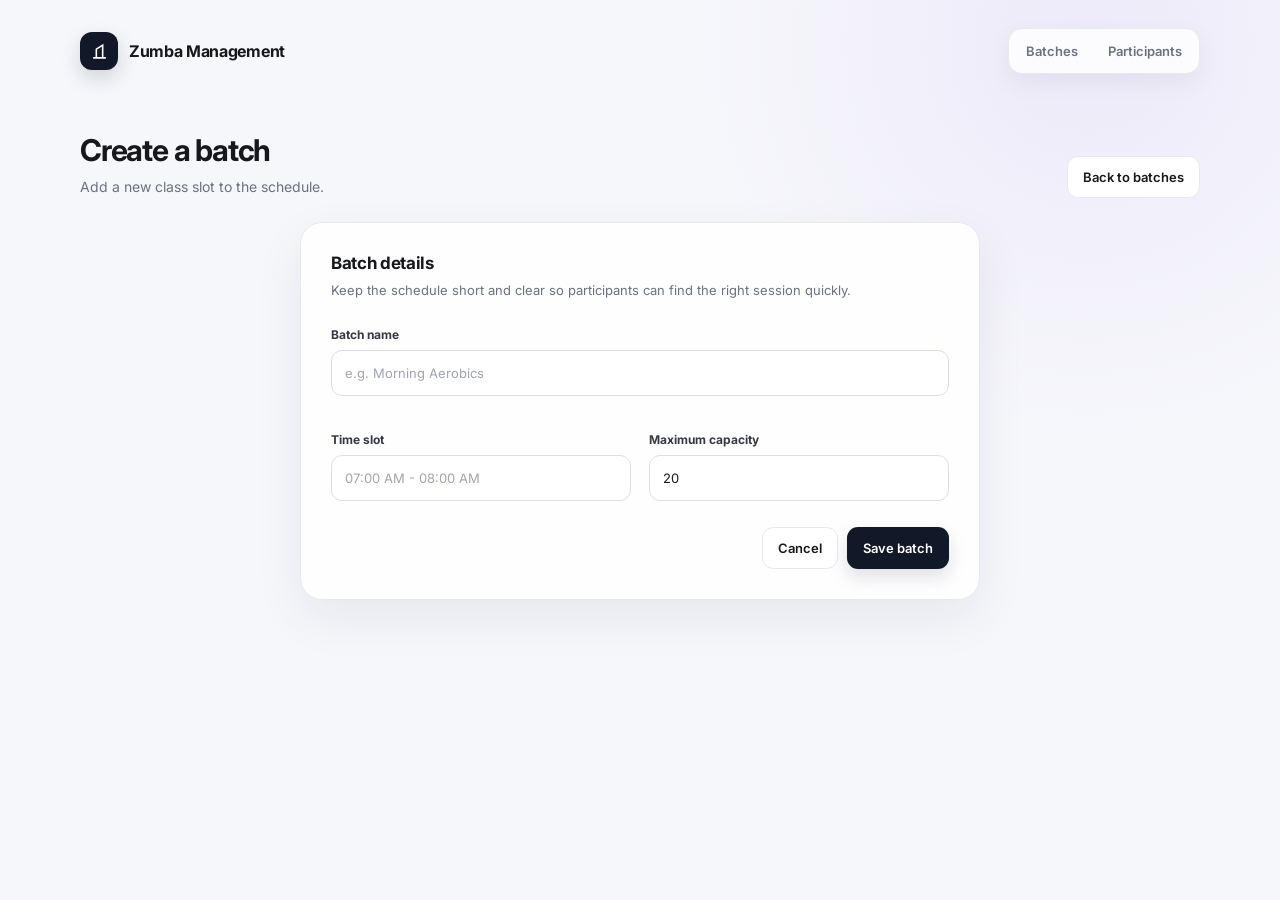
==== src/main/webapp/add-batch.html @ 02ef6f3e "feat: initial commit for FitPulse studio platform" ====
<!DOCTYPE html>
<html lang="en">

<head>

    <meta charset="UTF-8">

    <meta name="viewport"
          content="width=device-width, initial-scale=1.0">

    <title>New Batch · Zumba Management</title>

    <link rel="stylesheet"
          href="css/style.css">

</head>

<body>

<div class="page-shell">

    <header class="topbar">

        <a class="brand"
           href="index.html">

            <span class="brand-mark">

                <svg viewBox="0 0 24 24"
                     fill="none"
                     stroke="currentColor"
                     stroke-width="2">

                    <path d="M8 20V9l8-5v16M4 20h16M12 8h.01"/>

                </svg>

            </span>

            <span>Zumba Management</span>

        </a>


        <nav class="top-nav">

            <a href="batches?action=list">
                Batches
            </a>

            <a href="participants?action=list">
                Participants
            </a>

        </nav>

    </header>


    <main>

        <div class="page-header">

            <div>

                <h2>
                    Create a batch
                </h2>

                <p>
                    Add a new class slot to the schedule.
                </p>

            </div>

            <a class="btn btn-secondary"
               href="batches?action=list">

                Back to batches

            </a>

        </div>


        <form class="form-card"
              action="batches"
              method="POST">

            <div class="form-card-header">

                <h3>
                    Batch details
                </h3>

                <p>
                    Keep the schedule short and clear
                    so participants can find the right session quickly.
                </p>

            </div>


            <input type="hidden"
                   name="action"
                   value="insert">


            <div class="form-grid">

                <div class="form-group full">

                    <label for="batchName">
                        Batch name
                    </label>

                    <input id="batchName"
                           type="text"
                           name="batchName"
                           placeholder="e.g. Morning Aerobics"
                           required>

                </div>


                <div class="form-group">

                    <label for="timeSlot">
                        Time slot
                    </label>

                    <input id="timeSlot"
                           type="text"
                           name="timeSlot"
                           placeholder="07:00 AM - 08:00 AM"
                           required>

                </div>


                <div class="form-group">

                    <label for="maxCapacity">
                        Maximum capacity
                    </label>

                    <input id="maxCapacity"
                           type="number"
                           name="maxCapacity"
                           min="1"
                           max="100"
                           value="20"
                           required>

                </div>

            </div>


            <div class="form-actions">

                <a class="btn btn-secondary"
                   href="index.html">

                    Cancel

                </a>

                <button class="btn btn-primary"
                        type="submit">

                    Save batch

                </button>

            </div>

        </form>

    </main>

</div>

</body>

</html>
---- src/main/webapp/css/style.css ----
@import url('https://fonts.googleapis.com/css2?family=Inter:wght@400;500;600;700&display=swap');

:root {
    --bg: #f6f7fb;
    --surface: #ffffff;
    --surface-soft: #fbfbfd;
    --text: #17181c;
    --muted: #6b7280;
    --line: #e8e9ee;
    --primary: #111827;
    --primary-hover: #2b3342;
    --accent: #7c3aed;
    --accent-soft: #f1eaff;
    --success: #15803d;
    --success-soft: #eaf8ef;
    --danger: #dc2626;
    --danger-soft: #fff0f0;
    --shadow: 0 18px 50px rgba(17, 24, 39, 0.07);
    --shadow-sm: 0 8px 24px rgba(17, 24, 39, 0.06);
    --radius: 18px;
}

* {
    box-sizing: border-box;
}

html {
    scroll-behavior: smooth;
}

body {
    margin: 0;
    min-height: 100vh;
    font-family: Inter, -apple-system, BlinkMacSystemFont, "Segoe UI", sans-serif;
    color: var(--text);
    background:
        radial-gradient(
            circle at 85% 5%,
            rgba(124, 58, 237, 0.07),
            transparent 28%
        ),
        var(--bg);
    -webkit-font-smoothing: antialiased;
}

a {
    color: inherit;
}

.page-shell {
    width: min(1120px, calc(100% - 40px));
    margin: 0 auto;
    padding: 28px 0 60px;
    animation: pageIn .45s ease both;
}

@keyframes pageIn {
    from {
        opacity: 0;
        transform: translateY(8px);
    }

    to {
        opacity: 1;
        transform: translateY(0);
    }
}

/* ---------- TOP BAR ---------- */

.topbar {
    display: flex;
    align-items: center;
    justify-content: space-between;
    gap: 20px;
    margin-bottom: 58px;
}

.brand {
    display: inline-flex;
    align-items: center;
    gap: 11px;
    text-decoration: none;
    font-weight: 700;
    letter-spacing: -0.02em;
}

.brand-mark {
    width: 38px;
    height: 38px;
    display: grid;
    place-items: center;
    border-radius: 12px;
    color: #fff;
    background: var(--primary);
    box-shadow: 0 8px 20px rgba(17, 24, 39, .16);
}

.brand-mark svg {
    width: 19px;
    height: 19px;
}

.top-nav {
    display: flex;
    align-items: center;
    gap: 6px;
    padding: 5px;
    border: 1px solid var(--line);
    background: rgba(255,255,255,.82);
    border-radius: 14px;
    box-shadow: var(--shadow-sm);
}

.top-nav a {
    text-decoration: none;
    color: var(--muted);
    font-size: 13px;
    font-weight: 600;
    padding: 9px 12px;
    border-radius: 10px;
    transition:
        .2s ease;
}

.top-nav a:hover {
    color: var(--text);
    background: var(--surface-soft);
    transform: translateY(-1px);
}

/* ---------- HERO ---------- */

.hero {
    display: grid;
    grid-template-columns: 1.25fr .75fr;
    gap: 28px;
    align-items: stretch;
    margin-bottom: 26px;
}

.hero-copy {
    padding: 18px 0 20px;
}

.eyebrow {
    display: inline-flex;
    align-items: center;
    gap: 8px;
    color: var(--accent);
    font-size: 12px;
    font-weight: 700;
    text-transform: uppercase;
    letter-spacing: .12em;
    margin-bottom: 14px;
}

.eyebrow::before {
    content: "";
    width: 24px;
    height: 2px;
    border-radius: 999px;
    background: currentColor;
}

h1,
h2,
h3,
p {
    margin-top: 0;
}

h1 {
    max-width: 720px;
    margin-bottom: 14px;
    font-size: clamp(38px, 6vw, 66px);
    line-height: .98;
    letter-spacing: -0.055em;
    font-weight: 700;
}

h2 {
    margin-bottom: 8px;
    font-size: 30px;
    letter-spacing: -0.04em;
}

h3 {
    margin-bottom: 7px;
    font-size: 17px;
    letter-spacing: -0.02em;
}

.lead {
    max-width: 650px;
    margin-bottom: 26px;
    color: var(--muted);
    font-size: 16px;
    line-height: 1.75;
}

.hero-card {
    position: relative;
    overflow: hidden;
    min-height: 270px;
    padding: 28px;
    border: 1px solid var(--line);
    border-radius: 24px;
    background: linear-gradient(145deg, #191b22, #292d39);
    color: #fff;
    box-shadow: var(--shadow);
}

.hero-card::after {
    content: "";
    position: absolute;
    width: 190px;
    height: 190px;
    right: -65px;
    bottom: -80px;
    border-radius: 50%;
    background: rgba(167, 139, 250, .24);
    filter: blur(5px);
}

.hero-card .mini-label {
    color: rgba(255,255,255,.62);
    font-size: 12px;
    font-weight: 600;
    text-transform: uppercase;
    letter-spacing: .08em;
}

.hero-card .hero-number {
    margin: 22px 0 5px;
    font-size: 58px;
    line-height: 1;
    letter-spacing: -.06em;
    font-weight: 700;
}

.hero-card .hero-note {
    margin: 0;
    color: rgba(255,255,255,.72);
    font-size: 13px;
}

/* ---------- BUTTONS ---------- */

.actions-row {
    display: flex;
    flex-wrap: wrap;
    gap: 10px;
}

.btn {
    display: inline-flex;
    align-items: center;
    justify-content: center;
    gap: 8px;
    min-height: 42px;
    padding: 10px 15px;
    border: 1px solid transparent;
    border-radius: 11px;
    font: inherit;
    font-size: 13px;
    font-weight: 600;
    text-decoration: none;
    cursor: pointer;
    transition:
        transform .18s ease,
        box-shadow .18s ease,
        background .18s ease,
        border-color .18s ease;
}

.btn:hover {
    transform: translateY(-2px);
}

.btn:active {
    transform: translateY(0);
}

.btn-primary {
    color: #fff;
    background: var(--primary);
    box-shadow: 0 8px 18px rgba(17,24,39,.13);
}

.btn-primary:hover {
    background: var(--primary-hover);
}

.btn-secondary {
    color: var(--text);
    border-color: var(--line);
    background: var(--surface);
}

.btn-secondary:hover {
    background: var(--surface-soft);
}

.btn-warning {
    color: #6d28d9;
    background: var(--accent-soft);
}

.btn-danger {
    color: var(--danger);
    background: var(--danger-soft);
}

/* ---------- SECTION ---------- */

.section-title {
    display: flex;
    align-items: end;
    justify-content: space-between;
    gap: 20px;
    margin: 42px 0 15px;
}

.section-title p {
    margin: 0;
    color: var(--muted);
    font-size: 13px;
}

.card-grid {
    display: grid;
    grid-template-columns: repeat(3, 1fr);
    gap: 14px;
}

.card {
    position: relative;
    padding: 23px;
    border: 1px solid var(--line);
    border-radius: var(--radius);
    background: rgba(255,255,255,.86);
    box-shadow: var(--shadow-sm);
    transition:
        transform .22s ease,
        box-shadow .22s ease,
        border-color .22s ease;
}

.card:hover {
    transform: translateY(-4px);
    border-color: #d9d9e2;
    box-shadow: var(--shadow);
}

.card-icon {
    width: 42px;
    height: 42px;
    display: grid;
    place-items: center;
    margin-bottom: 18px;
    border-radius: 12px;
    color: var(--accent);
    background: var(--accent-soft);
}

.card-icon svg {
    width: 20px;
    height: 20px;
}

.muted {
    color: var(--muted);
}

/* ---------- PAGE HEADER ---------- */

.page-header {
    display: flex;
    align-items: end;
    justify-content: space-between;
    gap: 20px;
    margin-bottom: 24px;
}

.page-header p {
    margin: 0;
    color: var(--muted);
    line-height: 1.6;
    font-size: 14px;
}

/* ---------- TABLE ---------- */

.surface {
    border: 1px solid var(--line);
    border-radius: var(--radius);
    background: rgba(255,255,255,.92);
    box-shadow: var(--shadow-sm);
}

.table-wrap {
    overflow-x: auto;
    border-radius: var(--radius);
}

table {
    width: 100%;
    min-width: 760px;
    border-collapse: separate;
    border-spacing: 0;
}

th,
td {
    padding: 16px 18px;
    text-align: left;
    border-bottom: 1px solid var(--line);
    font-size: 13px;
}

th {
    color: var(--muted);
    background: var(--surface-soft);
    font-size: 11px;
    font-weight: 700;
    text-transform: uppercase;
    letter-spacing: .08em;
}

tbody tr {
    transition: background .18s ease;
}

tbody tr:hover {
    background: #fafafd;
}

tbody tr:last-child td {
    border-bottom: 0;
}

td {
    color: #343741;
}

td:first-child {
    color: var(--muted);
    font-variant-numeric: tabular-nums;
}

.actions {
    white-space: nowrap;
}

.actions .btn {
    min-height: 34px;
    padding: 7px 10px;
    margin-right: 5px;
    font-size: 12px;
}

/* ---------- STATUS ---------- */

.badge {
    display: inline-flex;
    align-items: center;
    gap: 7px;
    padding: 6px 9px;
    border-radius: 999px;
    background: var(--success-soft);
    color: var(--success);
    font-size: 11px;
    font-weight: 700;
}

.badge::before {
    content: "";
    width: 6px;
    height: 6px;
    border-radius: 50%;
    background: currentColor;
}

/* ---------- EMPTY STATE ---------- */

.empty-state {
    padding: 55px 24px;
    text-align: center;
}

.empty-state .empty-icon {
    width: 48px;
    height: 48px;
    margin: 0 auto 15px;
    display: grid;
    place-items: center;
    border-radius: 14px;
    background: #f0f1f5;
    color: var(--muted);
}

/* ---------- FORMS ---------- */

.form-card {
    width: min(680px, 100%);
    margin: 0 auto;
    padding: 30px;
    border: 1px solid var(--line);
    border-radius: 22px;
    background: rgba(255,255,255,.94);
    box-shadow: var(--shadow);
}

.form-card-header {
    margin-bottom: 26px;
}

.form-card-header p {
    margin: 0;
    color: var(--muted);
    font-size: 13px;
    line-height: 1.6;
}

.form-grid {
    display: grid;
    grid-template-columns: repeat(2, 1fr);
    gap: 18px;
}

.form-group {
    margin-bottom: 18px;
}

.form-group.full {
    grid-column: 1 / -1;
}

label {
    display: block;
    margin-bottom: 8px;
    color: #363943;
    font-size: 12px;
    font-weight: 700;
}

input,
select {
    width: 100%;
    height: 46px;
    padding: 0 13px;
    border: 1px solid #dedfe6;
    border-radius: 11px;
    outline: none;
    color: var(--text);
    background: #fff;
    font: inherit;
    font-size: 13px;
    transition:
        border-color .18s ease,
        box-shadow .18s ease;
}

input::placeholder {
    color: #a1a5af;
}

input:focus,
select:focus {
    border-color: #a78bfa;
    box-shadow: 0 0 0 4px rgba(124,58,237,.10);
}

.form-actions {
    display: flex;
    justify-content: flex-end;
    gap: 9px;
    padding-top: 8px;
}

/* ---------- FOOTER ---------- */

.footer {
    padding-top: 42px;
    color: #9a9da7;
    font-size: 11px;
    text-align: center;
}

/* ---------- RESPONSIVE ---------- */

@media (max-width: 820px) {

    .page-shell {
        width: min(100% - 28px, 680px);
        padding-top: 20px;
    }

    .topbar {
        margin-bottom: 34px;
    }

    .top-nav {
        display: none;
    }

    .hero {
        grid-template-columns: 1fr;
    }

    .hero-card {
        min-height: 220px;
    }

    .card-grid {
        grid-template-columns: 1fr;
    }

    .page-header {
        align-items: flex-start;
        flex-direction: column;
    }

    .form-grid {
        grid-template-columns: 1fr;
    }

    .form-group.full {
        grid-column: auto;
    }

    h1 {
        font-size: 46px;
    }
}

@media (max-width: 520px) {

    .page-shell {
        width: min(100% - 20px, 680px);
    }

    .brand span:last-child {
        display: none;
    }

    .hero-copy {
        padding-top: 0;
    }

    h1 {
        font-size: 40px;
    }

    .form-card {
        padding: 22px;
    }

    .actions-row,
    .form-actions {
        width: 100%;
    }

    .actions-row .btn,
    .form-actions .btn {
        flex: 1;
    }
}

/* Respect accessibility settings */
@media (prefers-reduced-motion: reduce) {

    *,
    *::before {
        scroll-behavior: auto !important;
        animation-duration: .01ms !important;
        transition-duration: .01ms !important;
    }
}
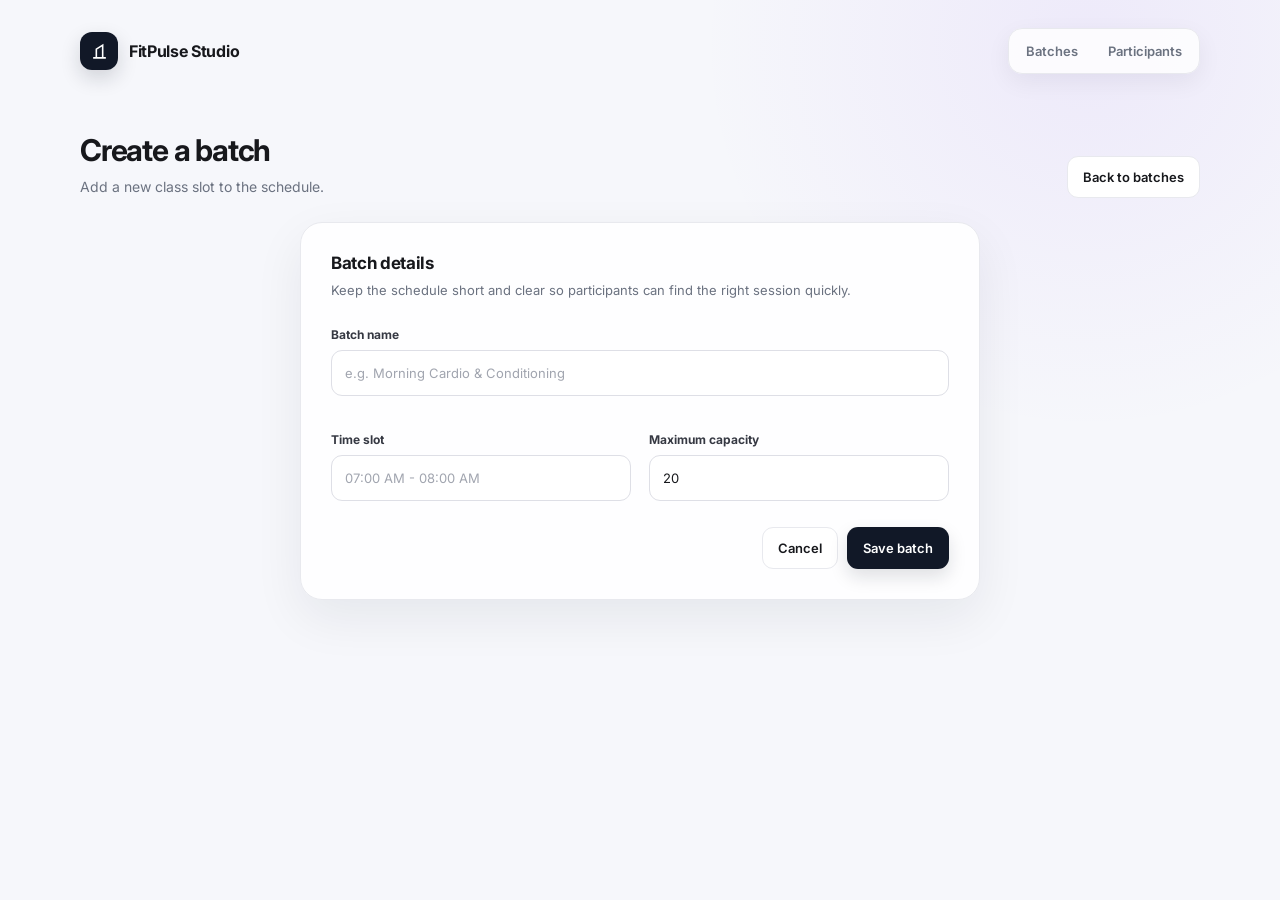
==== commit 171a28f9: "refactor: align UI, metadata, and schema naming with FitPulse platform" ====
--- a/src/main/webapp/add-batch.html
+++ b/src/main/webapp/add-batch.html
@@ -8,7 +8,7 @@
     <meta name="viewport"
           content="width=device-width, initial-scale=1.0">
 
-    <title>New Batch · Zumba Management</title>
+    <title>New Batch · FitPulse Studio</title>
 
     <link rel="stylesheet"
           href="css/style.css">
@@ -37,7 +37,7 @@
 
             </span>
 
-            <span>Zumba Management</span>
+            <span>FitPulse Studio</span>
 
         </a>
 
@@ -117,7 +117,7 @@
                     <input id="batchName"
                            type="text"
                            name="batchName"
-                           placeholder="e.g. Morning Aerobics"
+                           placeholder="e.g. Morning Cardio & Conditioning"
                            required>
 
                 </div>
@@ -160,7 +160,7 @@
             <div class="form-actions">
 
                 <a class="btn btn-secondary"
-                   href="index.html">
+                   href="batches?action=list">
 
                     Cancel
 
